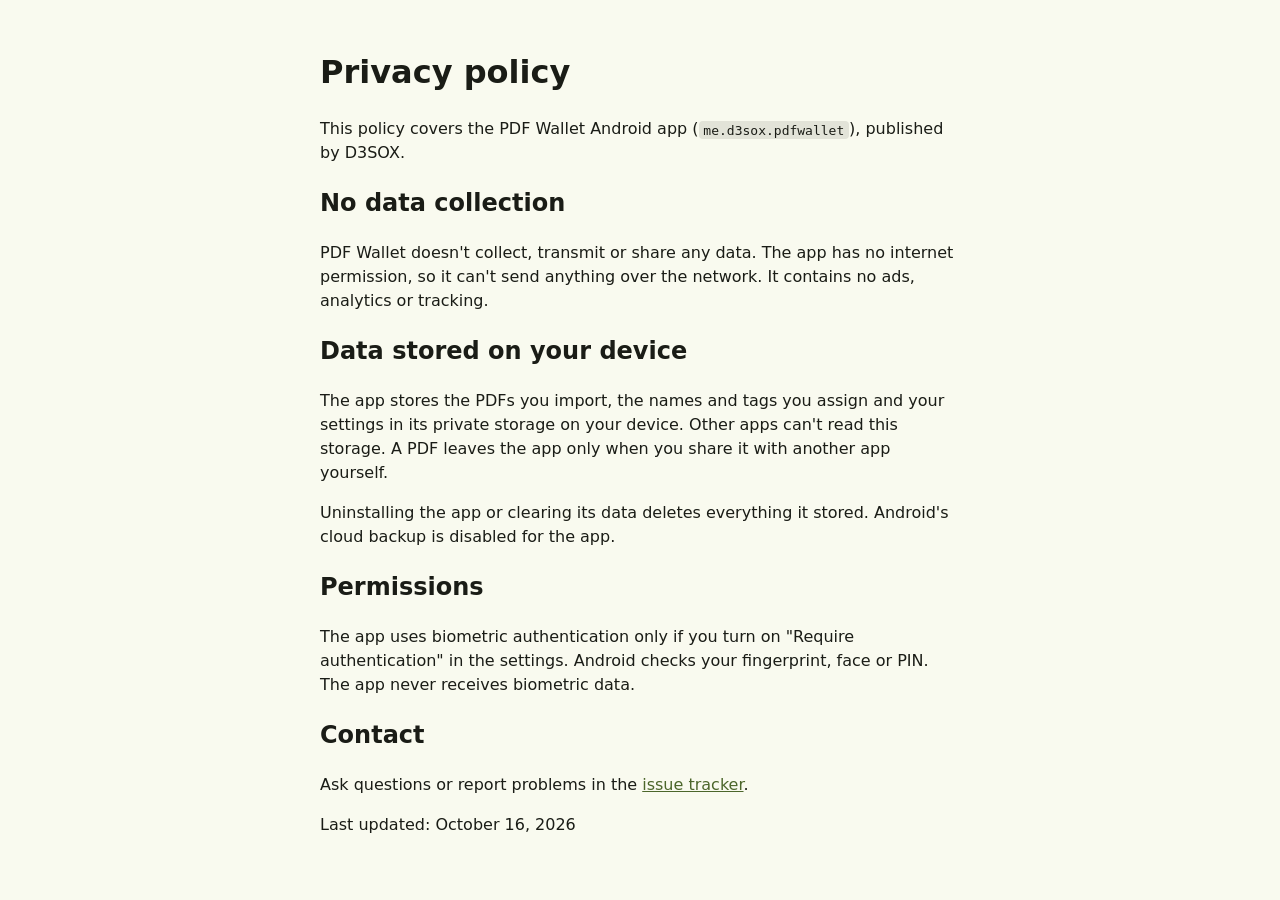
==== website/privacy.html @ b14d83a0 "build: publish as me.d3sox.pdfwallet on pdfwallet.d3sox.me Give the fork its own application ID so i" ====
<!DOCTYPE html>
<html lang="en">
<head>
  <meta charset="utf-8">
  <meta name="viewport" content="width=device-width, initial-scale=1">
  <meta name="color-scheme" content="light dark">
  <title>PDF Wallet privacy policy</title>
  <link rel="stylesheet" href="style.css">
</head>
<body>
  <h1>Privacy policy</h1>
  <p>This policy covers the PDF Wallet Android app (<code>me.d3sox.pdfwallet</code>), published by D3SOX.</p>

  <h2>No data collection</h2>
  <p>PDF Wallet doesn't collect, transmit or share any data. The app has no internet permission, so it can't send anything over the network. It contains no ads, analytics or tracking.</p>

  <h2>Data stored on your device</h2>
  <p>The app stores the PDFs you import, the names and tags you assign and your settings in its private storage on your device. Other apps can't read this storage. A PDF leaves the app only when you share it with another app yourself.</p>
  <p>Uninstalling the app or clearing its data deletes everything it stored. Android's cloud backup is disabled for the app.</p>

  <h2>Permissions</h2>
  <p>The app uses biometric authentication only if you turn on "Require authentication" in the settings. Android checks your fingerprint, face or PIN. The app never receives biometric data.</p>

  <h2>Contact</h2>
  <p>Ask questions or report problems in the <a href="https://github.com/D3SOX/pdfwallet/issues">issue tracker</a>.</p>

  <p>Last updated: October 16, 2026</p>
</body>
</html>
---- website/style.css ----
body { font-family: system-ui, sans-serif; max-width: 40rem; margin: 3rem auto; padding: 0 1rem; line-height: 1.5; color: #1a1c16; background: #f9faef; }
a { color: #4c662b; }
code { word-break: break-all; background: #e2e3d8; padding: .1rem .3rem; border-radius: .25rem; }
.button { display: inline-block; background: #4c662b; color: #fff; padding: .6rem 1.2rem; border-radius: 2rem; text-decoration: none; }
@media (prefers-color-scheme: dark) {
  body { color: #e2e3d8; background: #12140e; }
  a { color: #b1d18a; }
  code { background: #33362e; }
  .button { background: #b1d18a; color: #1f3701; }
}
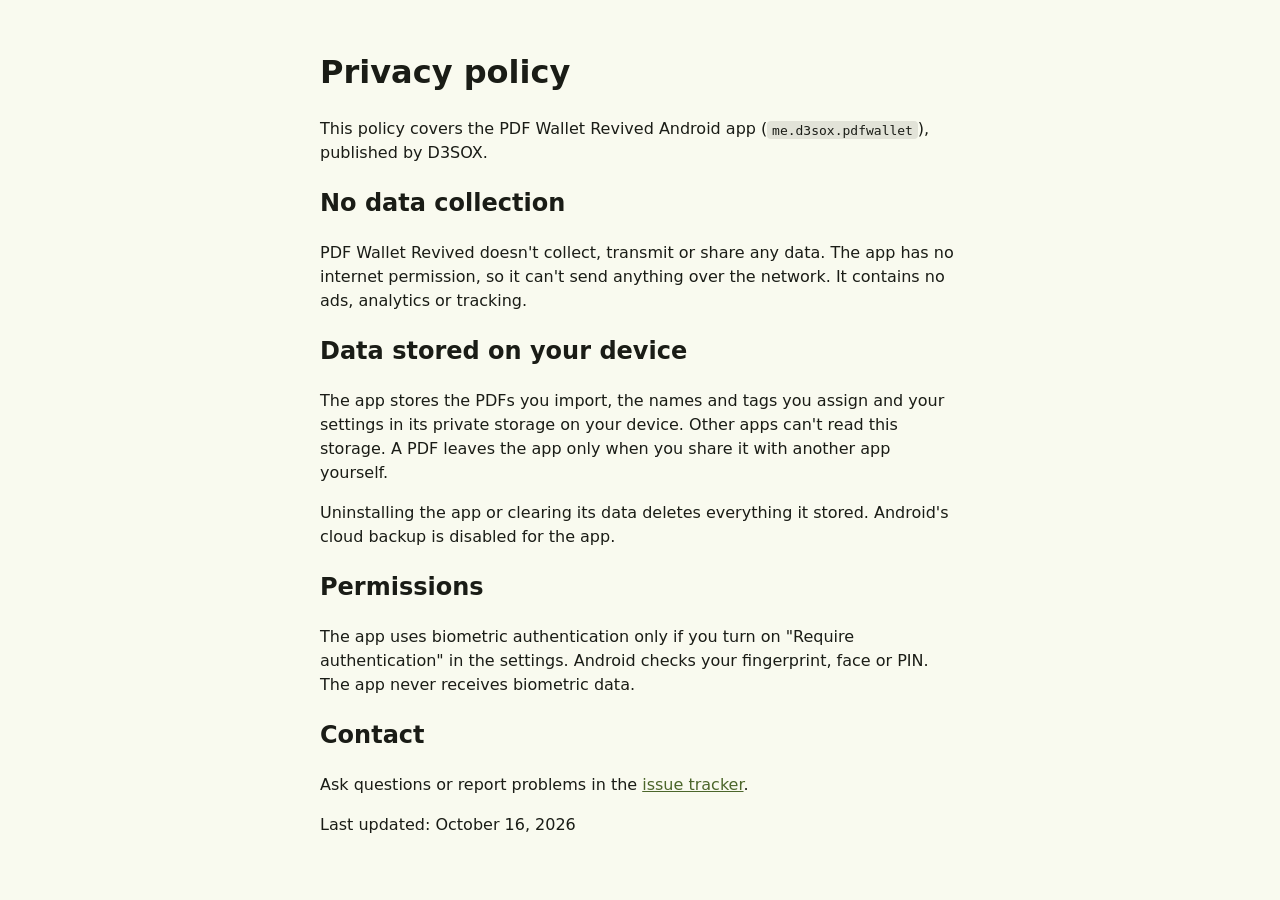
==== commit dda9ea55: "feat: rename the fork to PDF Wallet Revived with a new icon F-Droid requires forks to get a distinct" ====
--- a/website/privacy.html
+++ b/website/privacy.html
@@ -4,15 +4,15 @@
   <meta charset="utf-8">
   <meta name="viewport" content="width=device-width, initial-scale=1">
   <meta name="color-scheme" content="light dark">
-  <title>PDF Wallet privacy policy</title>
+  <title>PDF Wallet Revived privacy policy</title>
   <link rel="stylesheet" href="style.css">
 </head>
 <body>
   <h1>Privacy policy</h1>
-  <p>This policy covers the PDF Wallet Android app (<code>me.d3sox.pdfwallet</code>), published by D3SOX.</p>
+  <p>This policy covers the PDF Wallet Revived Android app (<code>me.d3sox.pdfwallet</code>), published by D3SOX.</p>
 
   <h2>No data collection</h2>
-  <p>PDF Wallet doesn't collect, transmit or share any data. The app has no internet permission, so it can't send anything over the network. It contains no ads, analytics or tracking.</p>
+  <p>PDF Wallet Revived doesn't collect, transmit or share any data. The app has no internet permission, so it can't send anything over the network. It contains no ads, analytics or tracking.</p>
 
   <h2>Data stored on your device</h2>
   <p>The app stores the PDFs you import, the names and tags you assign and your settings in its private storage on your device. Other apps can't read this storage. A PDF leaves the app only when you share it with another app yourself.</p>
--- a/website/style.css
+++ b/website/style.css
@@ -1,6 +1,10 @@
 body { font-family: system-ui, sans-serif; max-width: 40rem; margin: 3rem auto; padding: 0 1rem; line-height: 1.5; color: #1a1c16; background: #f9faef; }
 a { color: #4c662b; }
+h1 { display: flex; align-items: center; gap: .75rem; }
 code { word-break: break-all; background: #e2e3d8; padding: .1rem .3rem; border-radius: .25rem; }
+.screenshots { display: grid; grid-template-columns: repeat(4, 1fr); gap: .75rem; margin: 2rem 0; }
+.screenshots img { width: 100%; height: auto; border-radius: .75rem; box-shadow: 0 1px 4px rgb(0 0 0 / 25%); }
+@media (max-width: 30rem) { .screenshots { grid-template-columns: repeat(2, 1fr); } }
 .button { display: inline-block; background: #4c662b; color: #fff; padding: .6rem 1.2rem; border-radius: 2rem; text-decoration: none; }
 @media (prefers-color-scheme: dark) {
   body { color: #e2e3d8; background: #12140e; }
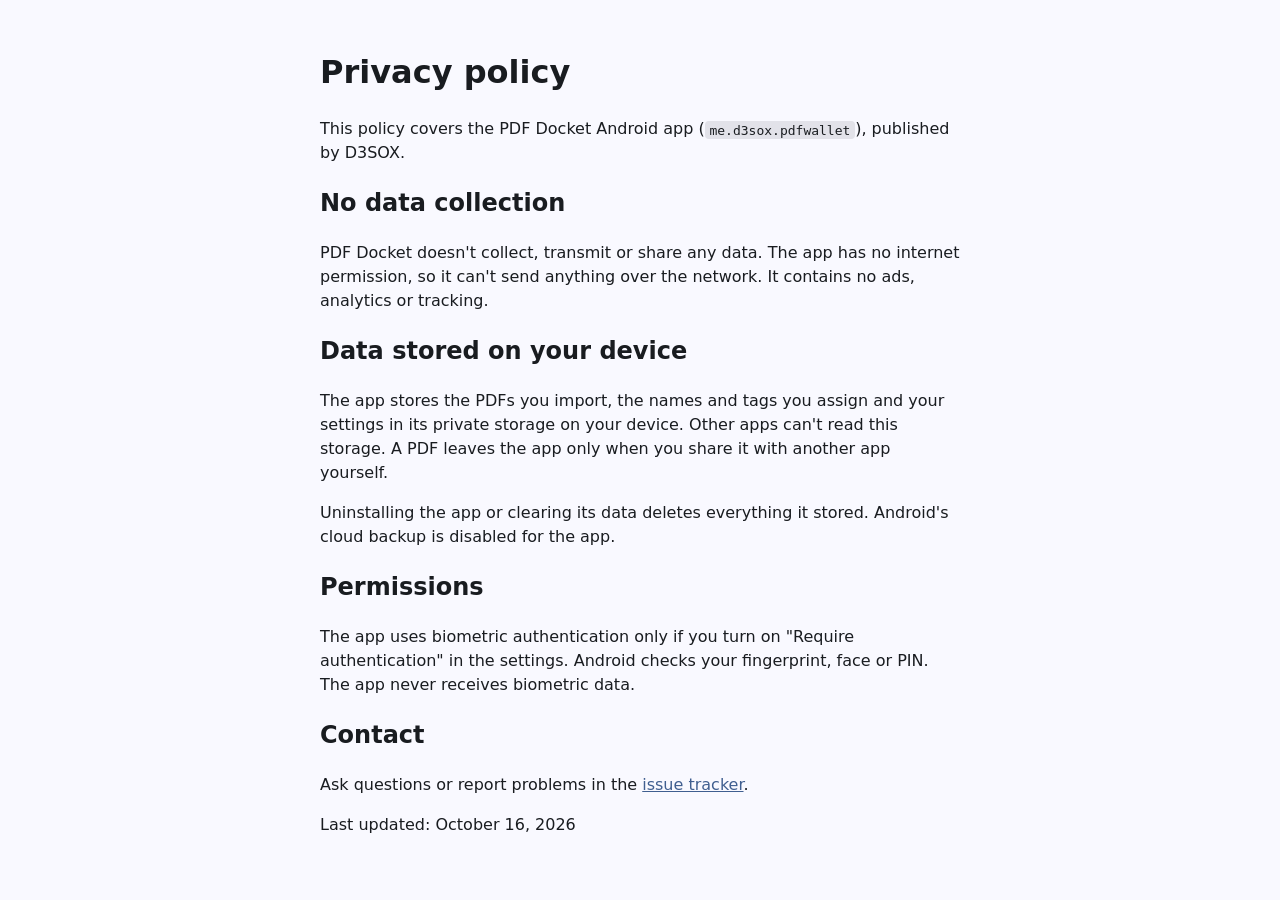
==== commit 4ab696f8: "feat: rename the app to PDF Docket The original author asked this fork to stop using "PDF Wallet" as" ====
--- a/website/privacy.html
+++ b/website/privacy.html
@@ -4,15 +4,15 @@
   <meta charset="utf-8">
   <meta name="viewport" content="width=device-width, initial-scale=1">
   <meta name="color-scheme" content="light dark">
-  <title>PDF Wallet Revived privacy policy</title>
+  <title>PDF Docket privacy policy</title>
   <link rel="stylesheet" href="style.css">
 </head>
 <body>
   <h1>Privacy policy</h1>
-  <p>This policy covers the PDF Wallet Revived Android app (<code>me.d3sox.pdfwallet</code>), published by D3SOX.</p>
+  <p>This policy covers the PDF Docket Android app (<code>me.d3sox.pdfwallet</code>), published by D3SOX.</p>
 
   <h2>No data collection</h2>
-  <p>PDF Wallet Revived doesn't collect, transmit or share any data. The app has no internet permission, so it can't send anything over the network. It contains no ads, analytics or tracking.</p>
+  <p>PDF Docket doesn't collect, transmit or share any data. The app has no internet permission, so it can't send anything over the network. It contains no ads, analytics or tracking.</p>
 
   <h2>Data stored on your device</h2>
   <p>The app stores the PDFs you import, the names and tags you assign and your settings in its private storage on your device. Other apps can't read this storage. A PDF leaves the app only when you share it with another app yourself.</p>
@@ -22,7 +22,7 @@
   <p>The app uses biometric authentication only if you turn on "Require authentication" in the settings. Android checks your fingerprint, face or PIN. The app never receives biometric data.</p>
 
   <h2>Contact</h2>
-  <p>Ask questions or report problems in the <a href="https://github.com/D3SOX/pdfwallet/issues">issue tracker</a>.</p>
+  <p>Ask questions or report problems in the <a href="https://github.com/D3SOX/pdf-docket/issues">issue tracker</a>.</p>
 
   <p>Last updated: October 16, 2026</p>
 </body>
--- a/website/style.css
+++ b/website/style.css
@@ -1,14 +1,14 @@
-body { font-family: system-ui, sans-serif; max-width: 40rem; margin: 3rem auto; padding: 0 1rem; line-height: 1.5; color: #1a1c16; background: #f9faef; }
-a { color: #4c662b; }
+body { font-family: system-ui, sans-serif; max-width: 40rem; margin: 3rem auto; padding: 0 1rem; line-height: 1.5; color: #191c20; background: #f9f9ff; }
+a { color: #405f90; }
 h1 { display: flex; align-items: center; gap: .75rem; }
-code { word-break: break-all; background: #e2e3d8; padding: .1rem .3rem; border-radius: .25rem; }
+code { word-break: break-all; background: #e2e2e9; padding: .1rem .3rem; border-radius: .25rem; }
 .screenshots { display: grid; grid-template-columns: repeat(4, 1fr); gap: .75rem; margin: 2rem 0; }
 .screenshots img { width: 100%; height: auto; border-radius: .75rem; box-shadow: 0 1px 4px rgb(0 0 0 / 25%); }
 @media (max-width: 30rem) { .screenshots { grid-template-columns: repeat(2, 1fr); } }
-.button { display: inline-block; background: #4c662b; color: #fff; padding: .6rem 1.2rem; border-radius: 2rem; text-decoration: none; }
+.button { display: inline-block; background: #405f90; color: #fff; padding: .6rem 1.2rem; border-radius: 2rem; text-decoration: none; }
 @media (prefers-color-scheme: dark) {
-  body { color: #e2e3d8; background: #12140e; }
-  a { color: #b1d18a; }
-  code { background: #33362e; }
-  .button { background: #b1d18a; color: #1f3701; }
+  body { color: #e2e2e9; background: #111318; }
+  a { color: #a9c7ff; }
+  code { background: #33353a; }
+  .button { background: #a9c7ff; color: #08305f; }
 }
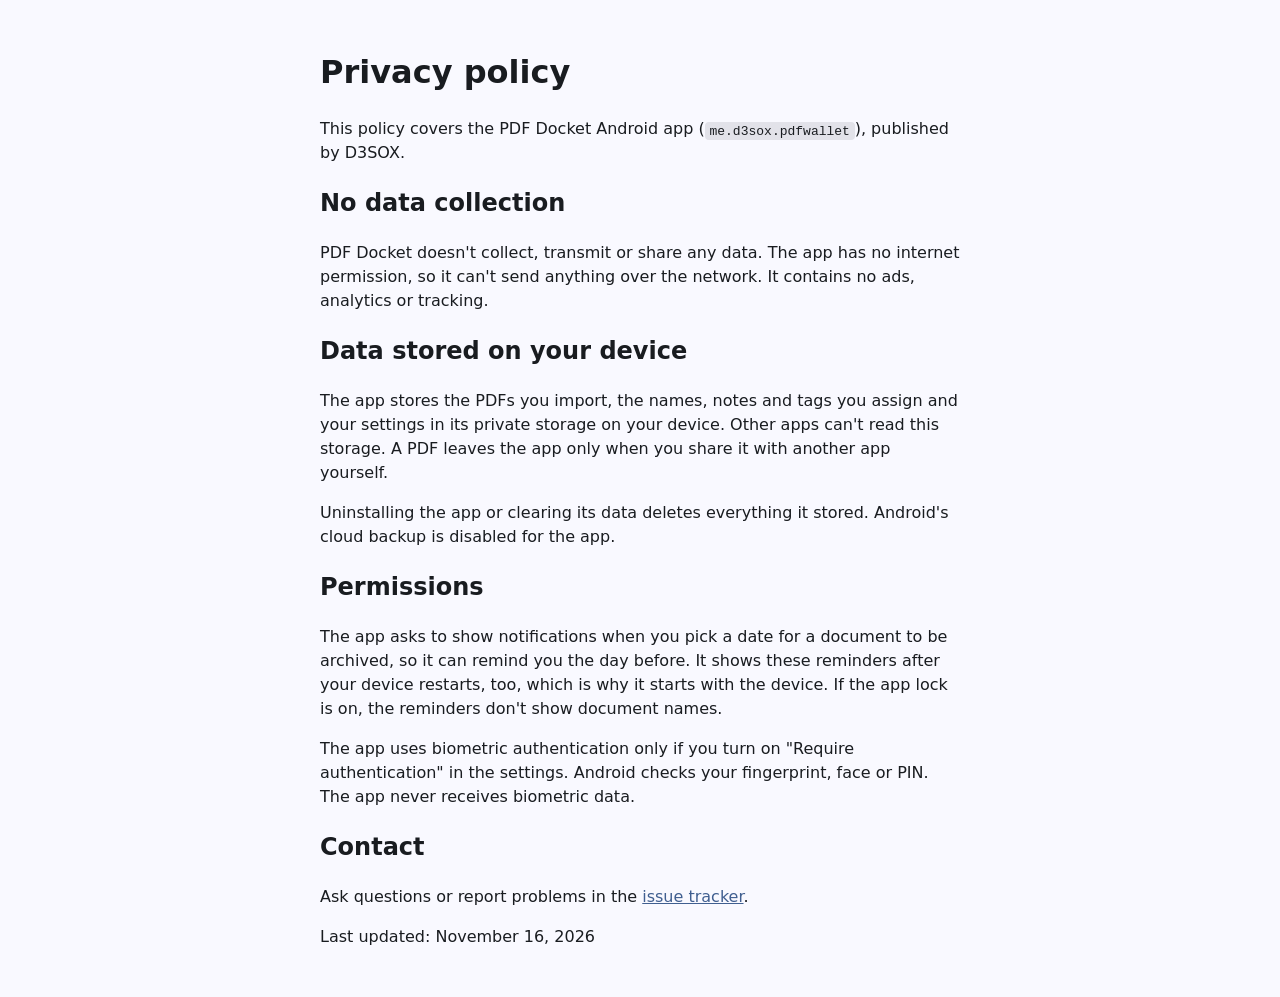
==== commit a9c008e0: "feat: show barcodes on widgets, remind before documents get archived and add notes to documents Widg" ====
--- a/website/privacy.html
+++ b/website/privacy.html
@@ -15,15 +15,16 @@
   <p>PDF Docket doesn't collect, transmit or share any data. The app has no internet permission, so it can't send anything over the network. It contains no ads, analytics or tracking.</p>
 
   <h2>Data stored on your device</h2>
-  <p>The app stores the PDFs you import, the names and tags you assign and your settings in its private storage on your device. Other apps can't read this storage. A PDF leaves the app only when you share it with another app yourself.</p>
+  <p>The app stores the PDFs you import, the names, notes and tags you assign and your settings in its private storage on your device. Other apps can't read this storage. A PDF leaves the app only when you share it with another app yourself.</p>
   <p>Uninstalling the app or clearing its data deletes everything it stored. Android's cloud backup is disabled for the app.</p>
 
   <h2>Permissions</h2>
+  <p>The app asks to show notifications when you pick a date for a document to be archived, so it can remind you the day before. It shows these reminders after your device restarts, too, which is why it starts with the device. If the app lock is on, the reminders don't show document names.</p>
   <p>The app uses biometric authentication only if you turn on "Require authentication" in the settings. Android checks your fingerprint, face or PIN. The app never receives biometric data.</p>
 
   <h2>Contact</h2>
   <p>Ask questions or report problems in the <a href="https://github.com/D3SOX/pdf-docket/issues">issue tracker</a>.</p>
 
-  <p>Last updated: October 16, 2026</p>
+  <p>Last updated: November 16, 2026</p>
 </body>
 </html>
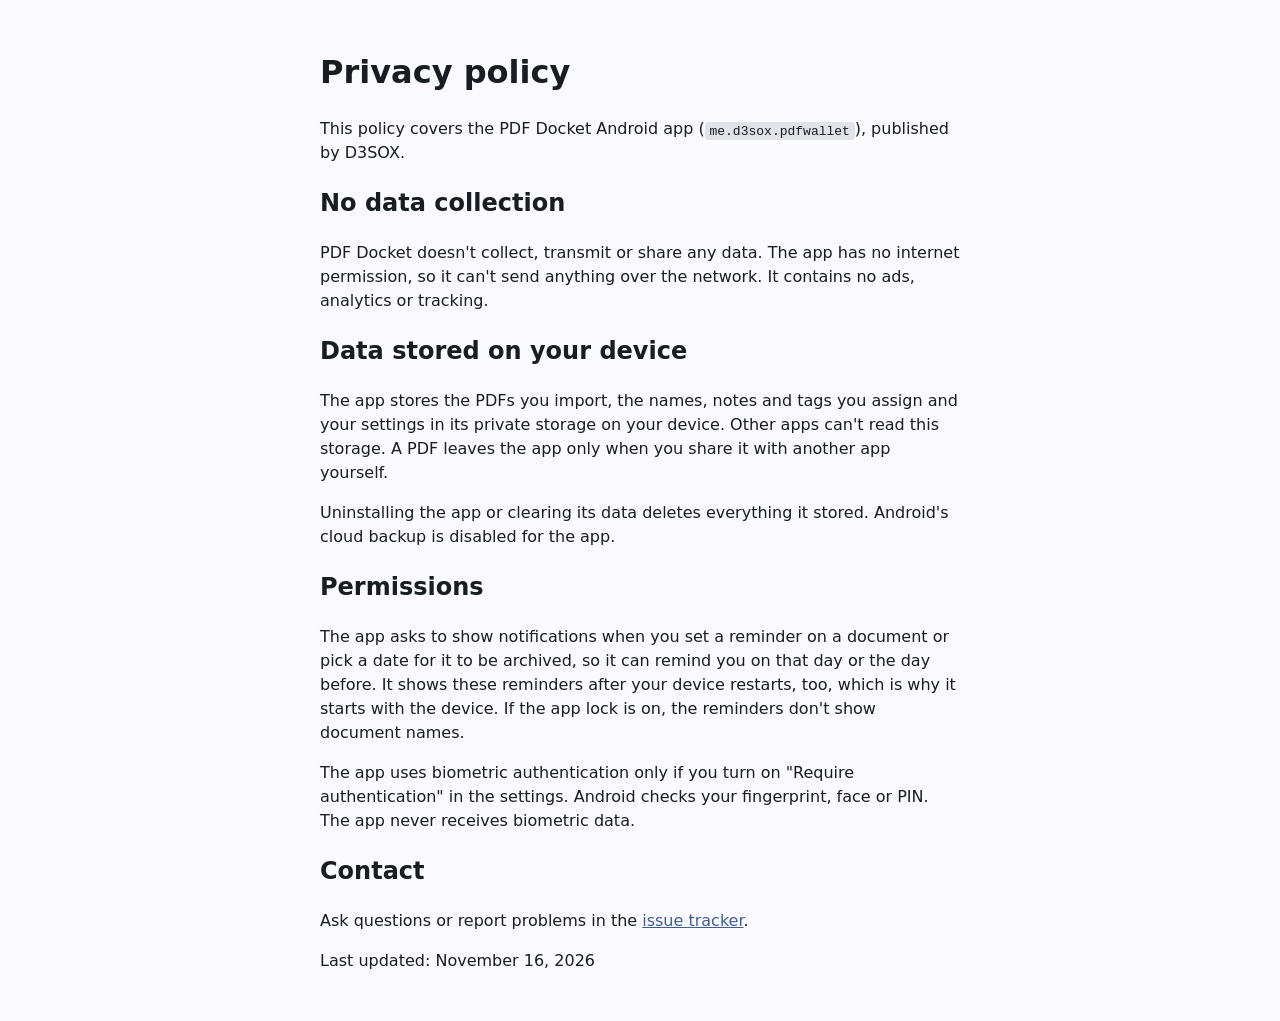
==== commit 7489fe13: "feat: remind of documents on a chosen day, with an optional time Documents can have a reminder on a " ====
--- a/website/privacy.html
+++ b/website/privacy.html
@@ -19,7 +19,7 @@
   <p>Uninstalling the app or clearing its data deletes everything it stored. Android's cloud backup is disabled for the app.</p>
 
   <h2>Permissions</h2>
-  <p>The app asks to show notifications when you pick a date for a document to be archived, so it can remind you the day before. It shows these reminders after your device restarts, too, which is why it starts with the device. If the app lock is on, the reminders don't show document names.</p>
+  <p>The app asks to show notifications when you set a reminder on a document or pick a date for it to be archived, so it can remind you on that day or the day before. It shows these reminders after your device restarts, too, which is why it starts with the device. If the app lock is on, the reminders don't show document names.</p>
   <p>The app uses biometric authentication only if you turn on "Require authentication" in the settings. Android checks your fingerprint, face or PIN. The app never receives biometric data.</p>
 
   <h2>Contact</h2>
